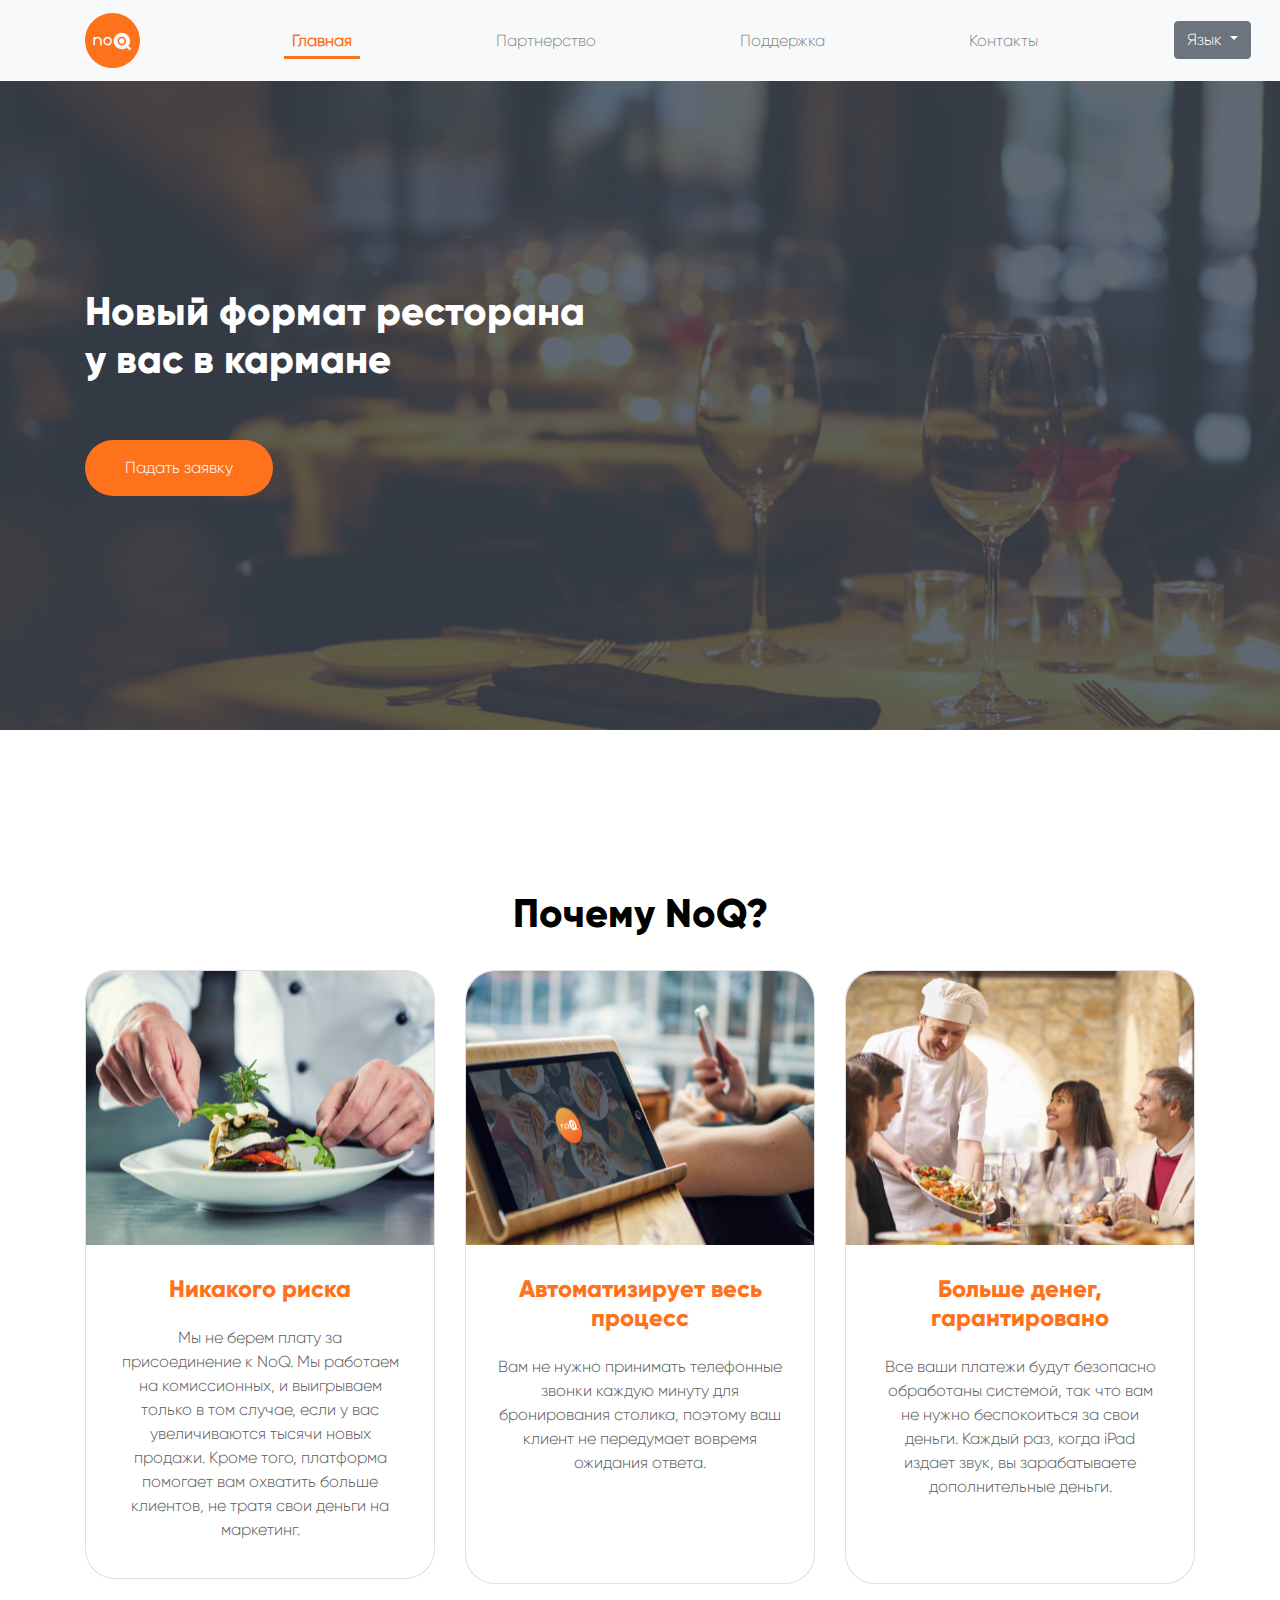
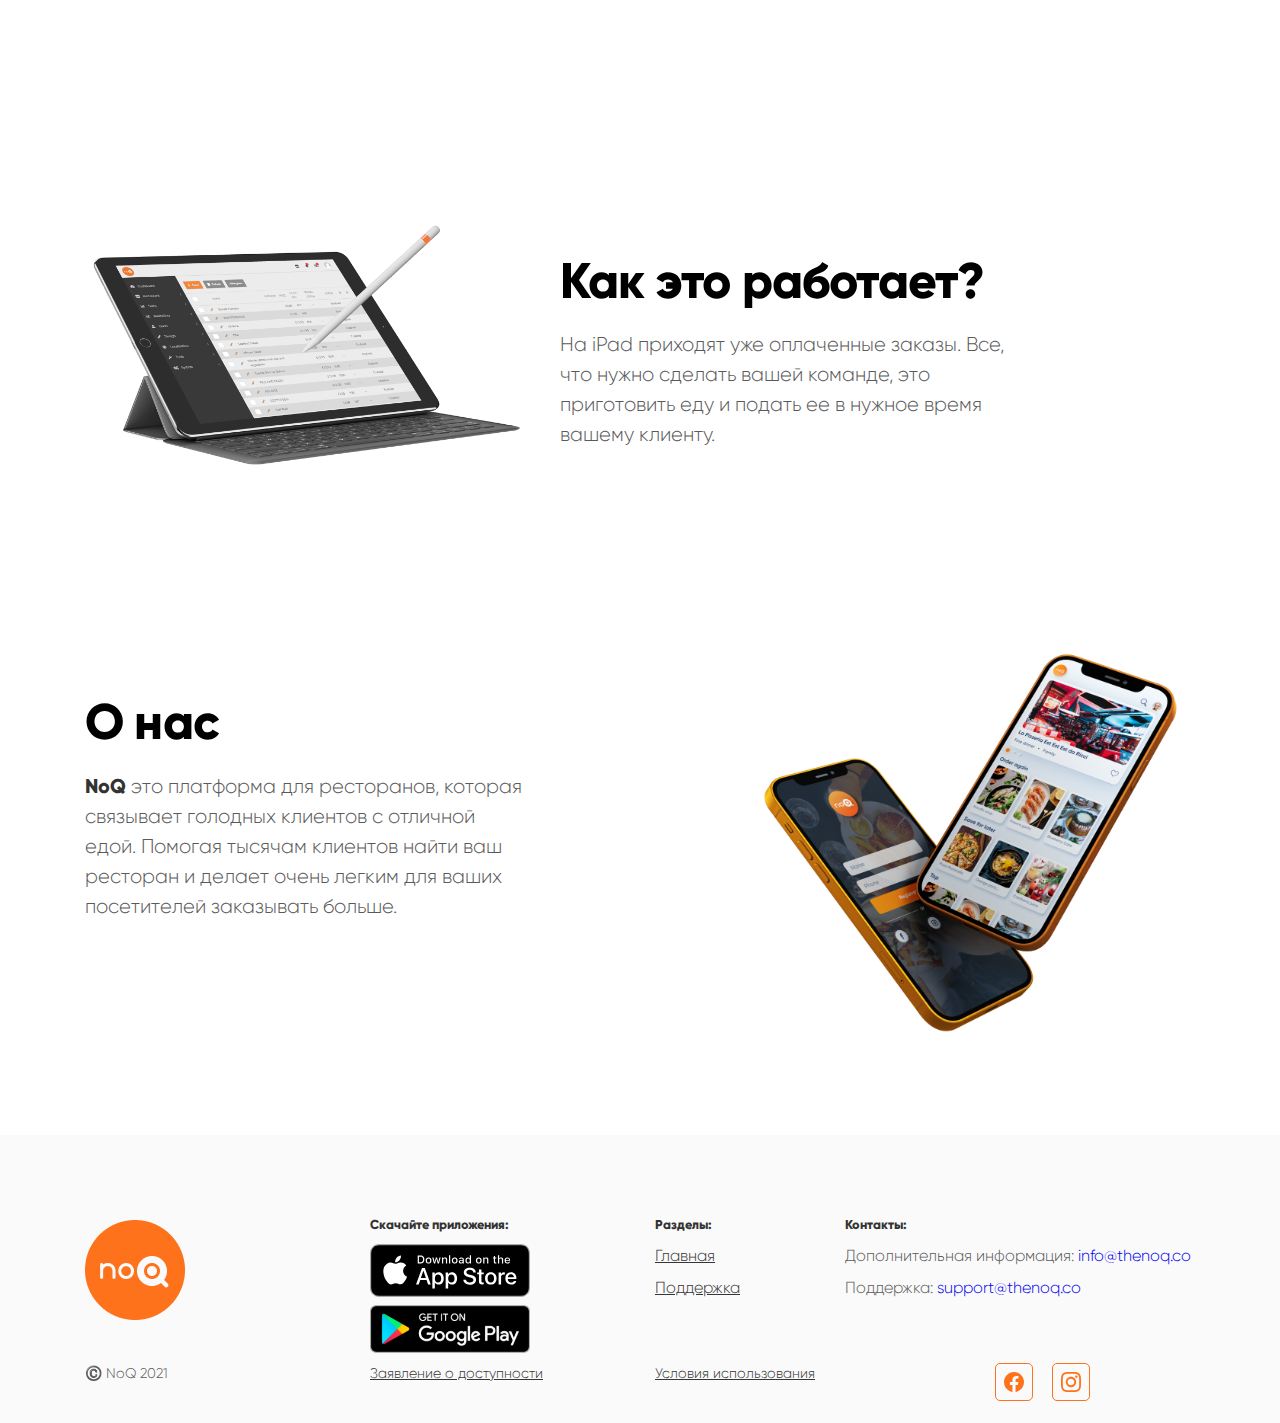
==== ru/index.html @ d581224c "First commit" ====
<html lang="en"><head>
    <meta charset="utf-8">
    <meta name="viewport" content="width=device-width, initial-scale=1, shrink-to-fit=no">
    <meta name="description" content="">
    <meta name="author" content="">
	<meta name="yandex-verification" content="f6a16a0485a1ed1c" />
    <link rel="icon" href="../img/icon.ico">

    <title>The NOQ | Главная</title>

    <link rel="canonical" href="https://getbootstrap.com/docs/4.0/examples/carousel/">

    <!-- Bootstrap core CSS -->
    <link href="../../../css/bootstrap.min.css" rel="stylesheet">

    <!-- Custom styles for this template -->
    <link href="../../../css/carousel.css" rel="stylesheet">
</head>
<body data-new-gr-c-s-check-loaded="14.993.0" data-gr-ext-installed="">

<header>
    <nav class="navbar navbar-expand-md navbar-light fixed-top bg-light">
        <div class="container">
            <a class="navbar-brand" href="#"><svg xmlns="http://www.w3.org/2000/svg" width="55" height="55" viewBox="0 0 55 55" fill="none">
                <path d="M36.8502 23.6499C34.4302 23.6499 32.4502 25.6299 32.4502 28.0499C32.4502 30.4699 34.4302 32.4499 36.8502 32.4499C39.2702 32.4499 41.2502 30.4699 41.2502 28.0499C41.2502 25.6299 39.2702 23.6499 36.8502 23.6499ZM36.8502 30.7999C35.3102 30.7999 34.1002 29.5349 34.1002 28.0499C34.1002 26.5099 35.3102 25.2999 36.8502 25.2999C38.3902 25.2999 39.6002 26.5099 39.6002 28.0499C39.6002 29.5899 38.3902 30.7999 36.8502 30.7999Z" fill="#FE721C"/>
                <path d="M24.09 25.85C23.65 25.52 23.1 25.41 22.55 25.41C21.395 25.41 20.57 26.015 20.075 27.225C19.965 27.5 19.965 27.775 19.965 27.995V28.16C19.965 29.15 20.46 29.975 21.45 30.525C21.78 30.69 22.165 30.8 22.55 30.8H22.715C23.76 30.8 24.53 30.25 25.08 29.15C25.19 28.82 25.245 28.49 25.245 28.16V27.995C25.245 27.115 24.86 26.455 24.09 25.85ZM24.09 25.85C23.65 25.52 23.1 25.41 22.55 25.41C21.395 25.41 20.57 26.015 20.075 27.225C19.965 27.5 19.965 27.775 19.965 27.995V28.16C19.965 29.15 20.46 29.975 21.45 30.525C21.78 30.69 22.165 30.8 22.55 30.8H22.715C23.76 30.8 24.53 30.25 25.08 29.15C25.19 28.82 25.245 28.49 25.245 28.16V27.995C25.245 27.115 24.86 26.455 24.09 25.85ZM27.5 0C19.91 0 13.035 3.08 8.03 8.03C3.025 12.98 0 19.91 0 27.5C0 35.09 3.08 41.965 8.03 46.915C12.98 51.92 19.855 55 27.5 55C35.145 55 41.965 51.92 46.97 46.915C51.92 41.965 55 35.09 55 27.5C55 12.32 42.68 0 27.5 0ZM16.72 31.68C16.72 32.065 16.445 32.34 15.95 32.45H15.895C15.345 32.34 15.125 32.065 15.125 31.625V28.215C15.125 26.785 14.52 25.905 13.365 25.465C13.09 25.41 12.815 25.355 12.595 25.355H12.485C11.495 25.355 10.725 25.85 10.175 26.895C10.01 27.225 9.955 27.72 9.955 28.435V31.625C9.955 32.065 9.68 32.34 9.185 32.395H9.13C8.69 32.395 8.415 32.12 8.305 31.57V24.585C8.36 23.98 8.69 23.65 9.185 23.65C9.735 23.76 9.955 24.035 9.955 24.42V24.53C10.615 23.925 11.495 23.65 12.595 23.65C13.805 23.65 14.85 24.145 15.785 25.19C16.445 26.015 16.775 26.95 16.775 27.885V31.68H16.72ZM24.64 31.955C23.98 32.285 23.32 32.45 22.715 32.45H22.495C21.34 32.45 20.24 31.9 19.25 30.8C18.645 29.92 18.315 29.04 18.315 28.05C18.315 26.62 18.92 25.41 20.185 24.475C20.955 23.925 21.78 23.65 22.66 23.65C23.76 23.65 24.805 24.09 25.685 24.915C26.51 25.905 26.95 26.95 26.95 28.05C26.95 29.7 26.18 31.02 24.64 31.955ZM45.54 36.74C45.045 37.235 44.33 37.235 43.835 36.74L41.745 34.65C40.37 35.695 38.665 36.3 36.85 36.3C32.285 36.3 28.6 32.615 28.6 28.05C28.6 23.485 32.285 19.8 36.85 19.8C41.415 19.8 45.1 23.485 45.1 28.05C45.1 29.865 44.495 31.57 43.505 32.945L45.54 34.98C45.98 35.475 45.98 36.245 45.54 36.74ZM24.09 25.85C23.65 25.52 23.1 25.41 22.55 25.41C21.395 25.41 20.57 26.015 20.075 27.225C19.965 27.5 19.965 27.775 19.965 27.995V28.16C19.965 29.15 20.46 29.975 21.45 30.525C21.78 30.69 22.165 30.8 22.55 30.8H22.715C23.76 30.8 24.53 30.25 25.08 29.15C25.19 28.82 25.245 28.49 25.245 28.16V27.995C25.245 27.115 24.86 26.455 24.09 25.85ZM24.09 25.85C23.65 25.52 23.1 25.41 22.55 25.41C21.395 25.41 20.57 26.015 20.075 27.225C19.965 27.5 19.965 27.775 19.965 27.995V28.16C19.965 29.15 20.46 29.975 21.45 30.525C21.78 30.69 22.165 30.8 22.55 30.8H22.715C23.76 30.8 24.53 30.25 25.08 29.15C25.19 28.82 25.245 28.49 25.245 28.16V27.995C25.245 27.115 24.86 26.455 24.09 25.85ZM24.09 25.85C23.65 25.52 23.1 25.41 22.55 25.41C21.395 25.41 20.57 26.015 20.075 27.225C19.965 27.5 19.965 27.775 19.965 27.995V28.16C19.965 29.15 20.46 29.975 21.45 30.525C21.78 30.69 22.165 30.8 22.55 30.8H22.715C23.76 30.8 24.53 30.25 25.08 29.15C25.19 28.82 25.245 28.49 25.245 28.16V27.995C25.245 27.115 24.86 26.455 24.09 25.85Z" fill="#FE721C"/>
            </svg></a>
            <button class="navbar-toggler" type="button" data-toggle="collapse" data-target="#navbarCollapse" aria-controls="navbarCollapse" aria-expanded="false" aria-label="Toggle navigation">
                <span class="navbar-toggler-icon"></span>
            </button>
            <div class="collapse navbar-collapse" id="navbarCollapse">
                <ul class="navbar-nav mr-auto">
                    <li class="nav-item active">
                        <a class="nav-link" href="index.html">Главная <span class="sr-only">(current)</span></a>
                    </li>
                    <li class="nav-item">
                        <a class="nav-link" href="partnership.html">Партнерство</a>
                    </li>
                    <li class="nav-item">
                        <a class="nav-link" href="support.html">Поддержка</a>
                    </li>
                    <li class="nav-item">
                        <a class="nav-link" href="#">Контакты</a>
                    </li>
                    <li class="nav-item">
                        <div class="dropdown">
                            <a class="btn btn-secondary dropdown-toggle" href="#" role="button" id="dropdownMenuLink" data-toggle="dropdown" aria-haspopup="true" aria-expanded="false">
                                Язык
                            </a>
                            <div class="dropdown-menu" aria-labelledby="dropdownMenuLink">
                                <a class="dropdown-item" href="/ru">RU</a>
                                <a class="dropdown-item" href="/en">EN</a>
                            </div>
                        </div>
                    </li>
                </ul>
            </div>
        </div>
    </nav>
</header>

<main role="main">
<div class="first-block">
    <div class="container">
        <h1>Новый формат ресторана<br>у вас в кармане</h1>
        <br>
        <br>
        <button class="btn btn-primary btn-apply">Падать заявку</button>
    </div>
</div>

    <div class="container marketing">
        <h1 align="center" class="block-title">Почему NoQ?</h1>
        <div class="row pt-4">
            <div class="col-lg-4">
                <div class="card mb-4 box-shadow noq-card">
                    <img class="card-img-top" style="width: 100%; display: block;" src="../img/card-1.svg" data-holder-rendered="true">
                    <div class="card-body">
                        <h4 class="card-title">Никакого риска</h4>
                        <p class="card-text">
                            Мы не берем плату за присоединение к NoQ. Мы работаем на комиссионных, и выигрываем только в том случае, если у вас увеличиваются тысячи новых продажи. Кроме того, платформа помогает вам охватить больше клиентов, не тратя свои деньги на маркетинг.
                        </p>
                        <div class="d-flex justify-content-between align-items-center">
                        </div>
                    </div>
                </div>
            </div><!-- /.col-lg-4 -->
            <div class="col-lg-4">
                <div class="card mb-4 box-shadow noq-card">
                    <img class="card-img-top" style="width: 100%; display: block;" src="../img/card-2.svg" data-holder-rendered="true">
                    <div class="card-body">
                        <h4 class="card-title">Автоматизирует весь процесс</h4>
                        <p class="card-text">Вам не нужно принимать телефонные звонки каждую минуту для бронирования столика, поэтому ваш клиент не передумает вовремя ожидания ответа.
                            <br>
                            <br>
                            <br>
                            <br>
                        </p>
                        <div class="d-flex justify-content-between align-items-center">
                        </div>
                    </div>
                </div>
            </div><!-- /.col-lg-4 -->
            <div class="col-lg-4">
                <div class="card mb-4 box-shadow noq-card">
                    <img class="card-img-top" style="width: 100%; display: block;" src="../img/card-3.svg" data-holder-rendered="true">
                    <div class="card-body">
                        <h4 class="card-title">Больше денег, гарантировано</h4>
                        <p class="card-text">
                            Все ваши платежи будут безопасно обработаны системой, так что вам не нужно беспокоиться за свои деньги. Каждый раз, когда iPad издает звук, вы зарабатываете дополнительные деньги.
                        </p>
                        <br>
                        <br>
                        <div class="d-flex justify-content-between align-items-center">
                        </div>
                    </div>
                </div>
            </div><!-- /.col-lg-4 -->
        </div><!-- /.row -->


        <div class="row instruction">
            <div class="col-md-5">
                <img class="featurette-image img-fluid" data-src="img/ipad.png" alt="500x500" src="../img/ipad.png" data-holder-rendered="true">
            </div>
            <div class="col-md-7">
                <h2 class="featurette-heading pb-3 block-title">Как это работает?</h2>
                <p class="lead">
                    На iPad приходят уже оплаченные заказы. Все, что нужно сделать вашей команде, это приготовить еду и подать ее в нужное время вашему клиенту.
                </p>
            </div>
        </div>


        <div class="row instruction">
            <div class="col-md-7">
                <h2 class="featurette-heading pb-3 block-title">О нас</h2>
                <p class="lead">
                    <span class="bold">NoQ</span> это платформа для ресторанов, которая связывает голодных клиентов с отличной едой. Помогая тысячам клиентов найти ваш ресторан и делает очень легким для ваших посетителей заказывать больше.
                </p>
            </div>
            <div class="col-md-5">
                <img class="featurette-image img-fluid" data-src="img/iphone.png" alt="500x500" src="../img/iphone.png" data-holder-rendered="true">
            </div>
        </div>

    </div>


    <!-- FOOTER -->
    <footer>
        <div class="container">
            <div class="row">
                <div class="col-md-3">
                    <a class="navbar-brand" href="#"><img src="../img/logo.png" class="logo" alt=""></a>
                </div>
                <div class="col-md-3">
                    <small class="bold">Скачайте приложения:</small>
                    <ul class="mobile-list">
                        <li><img src="../img/appstore.svg" alt=""></li>
                        <li class="pt-2"><img src="../img/playmarket.svg" alt=""></li>
                    </ul>
                </div>
                <div class="col-md-2">
                    <small class="bold">Разделы:</small>
                    <ul class="mobile-list">
                        <li><a href="#">Главная</a></li>
                        <li class="pt-2"><a href="#">Поддержка</a></li>
                    </ul>
                </div>
                <div class="col-md-4">
                    <small class="bold">Контакты:</small>
                    <ul class="link-list">
                        <li>Дополнительная информация: <a href="#" class="link">info@thenoq.co</a></li>
                        <li class="pt-2">Поддержка: <a href="#" class="link">support@thenoq.co</a></li>
                    </ul>
                </div>
            </div>
            <div class="row links-row">
                <div class="col-md-3">
                    <p>©️ NoQ 2021</p>
                </div>
                <div class="col-md-3">
                    <a class="footer-link" href="#">Заявление о доступности</a>
                </div>
                <div class="col-md-3">
                    <a class="footer-link" href="#">Условия использования</a>
                </div>
                <div class="col-md-3">
                    <div class="row">
                        <div id="small-img" class="col-xs-12 col-sm-12 col-md-12 col-lg-12 center">
                            <ul class="social-network-list">
                                <li class="list-item">
                                    <svg xmlns="http://www.w3.org/2000/svg" width="38" height="38" viewBox="0 0 38 38" fill="none">
                                        <rect x="0.5" y="0.5" width="37" height="37" rx="4.5" stroke="#FE721C"/>
                                        <path fill-rule="evenodd" clip-rule="evenodd" d="M29 19.061C29 13.505 24.523 9 19 9C13.477 9 9 13.505 9 19.061C9 24.083 12.657 28.245 17.438 29V21.97H14.898V19.06H17.438V16.845C17.438 14.323 18.93 12.93 21.215 12.93C22.309 12.93 23.453 13.127 23.453 13.127V15.603H22.193C20.95 15.603 20.563 16.378 20.563 17.173V19.061H23.336L22.893 21.969H20.563V29C25.343 28.245 29 24.083 29 19.061Z" fill="#FE721C"/>
                                    </svg>
                                </li>
                                <li class="list-item">
                                    <svg xmlns="http://www.w3.org/2000/svg" width="38" height="38" viewBox="0 0 38 38" fill="none">
                                        <rect x="0.5" y="0.5" width="37" height="37" rx="4.5" stroke="#FE721C"/>
                                        <path d="M24.338 12.462C24.0197 12.462 23.7145 12.5884 23.4895 12.8135C23.2644 13.0385 23.138 13.3437 23.138 13.662C23.138 13.9803 23.2644 14.2855 23.4895 14.5105C23.7145 14.7356 24.0197 14.862 24.338 14.862C24.6563 14.862 24.9615 14.7356 25.1865 14.5105C25.4116 14.2855 25.538 13.9803 25.538 13.662C25.538 13.3437 25.4116 13.0385 25.1865 12.8135C24.9615 12.5884 24.6563 12.462 24.338 12.462ZM19 22.333C18.5575 22.3407 18.1179 22.2601 17.7069 22.0961C17.2959 21.9321 16.9216 21.6878 16.606 21.3776C16.2904 21.0674 16.0397 20.6974 15.8685 20.2893C15.6974 19.8812 15.6093 19.4431 15.6093 19.0005C15.6093 18.5579 15.6974 18.1198 15.8685 17.7117C16.0397 17.3036 16.2904 16.9336 16.606 16.6234C16.9216 16.3132 17.2959 16.0689 17.7069 15.9049C18.1179 15.7409 18.5575 15.6603 19 15.668C19.8738 15.6831 20.7068 16.0409 21.3194 16.6642C21.932 17.2875 22.2753 18.1265 22.2753 19.0005C22.2753 19.8745 21.932 20.7135 21.3194 21.3368C20.7068 21.9601 19.8738 22.3179 19 22.333ZM19 13.865C17.6381 13.865 16.332 14.406 15.369 15.369C14.406 16.332 13.865 17.6381 13.865 19C13.865 20.3619 14.406 21.668 15.369 22.631C16.332 23.594 17.6381 24.135 19 24.135C20.3619 24.135 21.668 23.594 22.631 22.631C23.594 21.668 24.135 20.3619 24.135 19C24.135 17.6381 23.594 16.332 22.631 15.369C21.668 14.406 20.3619 13.865 19 13.865ZM19 9C16.284 9 15.943 9.012 14.877 9.061C13.813 9.108 13.086 9.277 12.449 9.525C11.7817 9.77564 11.1775 10.1696 10.679 10.679C10.1696 11.1775 9.77564 11.7817 9.525 12.449C9.277 13.086 9.109 13.813 9.061 14.877C9.012 15.943 9 16.284 9 19C9 21.716 9.012 22.057 9.061 23.123C9.109 24.188 9.277 24.914 9.525 25.551C9.77564 26.2183 10.1696 26.8225 10.679 27.321C11.1775 27.8304 11.7817 28.2244 12.449 28.475C13.086 28.723 13.813 28.892 14.877 28.94C15.943 28.988 16.284 29 19 29C21.716 29 22.057 28.988 23.123 28.94C24.188 28.892 24.914 28.723 25.551 28.475C26.2183 28.2244 26.8225 27.8304 27.321 27.321C27.8304 26.8225 28.2244 26.2183 28.475 25.551C28.723 24.914 28.892 24.188 28.94 23.123C28.988 22.057 29 21.716 29 19C29 16.284 28.988 15.943 28.94 14.877C28.892 13.813 28.723 13.086 28.475 12.449C28.2244 11.7817 27.8304 11.1775 27.321 10.679C26.8225 10.1696 26.2183 9.77564 25.551 9.525C24.914 9.277 24.188 9.108 23.123 9.061C22.057 9.012 21.716 9 19 9ZM19 10.802C21.67 10.802 21.986 10.812 23.041 10.86C24.016 10.904 24.545 11.067 24.898 11.204C25.364 11.386 25.697 11.603 26.048 11.952C26.398 12.303 26.614 12.636 26.796 13.103C26.933 13.455 27.096 13.984 27.14 14.959C27.189 16.014 27.198 16.33 27.198 19C27.198 21.67 27.189 21.986 27.14 23.041C27.096 24.016 26.933 24.545 26.796 24.898C26.6351 25.3321 26.3796 25.7249 26.048 26.048C25.7249 26.3796 25.3321 26.6351 24.898 26.796C24.545 26.933 24.016 27.096 23.041 27.14C21.986 27.189 21.67 27.198 19 27.198C16.33 27.198 16.014 27.189 14.959 27.14C13.984 27.096 13.455 26.933 13.103 26.796C12.6685 26.6353 12.2753 26.3798 11.952 26.048C11.6208 25.7246 11.3653 25.3319 11.204 24.898C11.067 24.545 10.904 24.016 10.86 23.041C10.812 21.986 10.802 21.67 10.802 19C10.802 16.33 10.812 16.014 10.86 14.959C10.904 13.984 11.067 13.455 11.204 13.103C11.386 12.636 11.603 12.303 11.952 11.952C12.2756 11.6205 12.6687 11.3651 13.103 11.204C13.455 11.067 13.984 10.904 14.959 10.86C16.014 10.812 16.33 10.802 19 10.802Z" fill="#FE721C"/>
                                    </svg>
                                </li>
                            </ul>
                        </div>
                    </div>
                </div>
            </div>
        </div>
    </footer>
</main>

<!-- Bootstrap core JavaScript
================================================== -->
<!-- Placed at the end of the document so the pages load faster -->
<script src="https://code.jquery.com/jquery-3.2.1.slim.min.js" integrity="sha384-KJ3o2DKtIkvYIK3UENzmM7KCkRr/rE9/Qpg6aAZGJwFDMVNA/GpGFF93hXpG5KkN" crossorigin="anonymous"></script>
<script>window.jQuery || document.write('<script src="../../assets/js/vendor/jquery-slim.min.js"><\/script>')</script>
<script src="../js/popper.min.js"></script>
<script src="../js/bootstrap.min.js"></script>
<!-- Just to make our placeholder images work. Don't actually copy the next line! -->
<script src="../js/holder.min.js"></script>


<svg xmlns="http://www.w3.org/2000/svg" width="500" height="500" viewBox="0 0 500 500" preserveAspectRatio="none" style="display: none; visibility: hidden; position: absolute; top: -100%; left: -100%;"><defs><style type="text/css"></style></defs><text x="0" y="25" style="font-weight:bold;font-size:25pt;font-family:Arial, Helvetica, Open Sans, sans-serif">500x500</text></svg></body></html>
---- css/carousel.css ----
/* GLOBAL STYLES
-------------------------------------------------- */
/* Padding below the footer and lighter body text */
@font-face {
  font-family: GilroyLight;
  src: url("../fonts/Gilroy-Light.otf");
}
@font-face {
  font-family: GilroyBold;
  src: url("../fonts/Gilroy-ExtraBold.otf");
}
@font-face {
  font-family: GilroyMedium;
  src: url("../fonts/GilroyMedium.ttf");
}
body {
  padding-top: 3rem;
  color: #5a5a5a;
  font-family: GilroyLight, serif;
}
h1,h2,h3,h4,h5{
  font-family: GilroyBold, serif;
}
.block-title{
  color:black;
}
.bold{
  font-weight: bold;
  color: #333;
  font-family: GilroyBold;
}
.lead{
  width: 70%;
}
.navbar-light{
  background: #fff;
  color: rgba(124, 124, 124, 1);
}
.navbar-expand-md .navbar-nav .nav-item {
  padding-left: 8rem;
}
.navbar-light .navbar-nav .active>.nav-link, .navbar-light .navbar-nav .nav-link.active, .navbar-light .navbar-nav .nav-link.show, .navbar-light .navbar-nav .show>.nav-link {
  color: rgba(254, 114, 28, 1);
  font-weight: bold;
  border-bottom: 3px solid rgba(254, 114, 28, 1);
  padding-bottom: 3px;
}

.first-block{
  background-image: url("../img/noq-bg.jpg");
  height: 80%;
  background-position: center;
  background-repeat: no-repeat;
  background-size: cover;
  padding-top: 15rem;
  color: #fff;
  padding-bottom: 15rem;
}
.partnership-block{
  background-image: url("../img/partnership.jpg");
  height: 100%;
  background-position: center;
  background-repeat: no-repeat;
  background-size: cover;
  padding-top: 15rem;
  color: #fff;
  padding-bottom: 15rem;
}
.support-block{
  background-image: url("../img/support-bg.jpg");
  height: 100%;
  background-position: center;
  background-repeat: no-repeat;
  background-size: cover;
  padding-top: 15rem;
  color: #fff;
  padding-bottom: 15rem;
}
.partnership-title{
  font-size: 5rem;
}
.form-text{
  text-align: center;
  color:#000000;
}
.form-block{
  background: #fff;
  border-radius: 10px;
  padding: 15px;
}
.btn-apply{
  background: #FE721C;
  border-radius: 40px;
  border:none;
  padding: 1rem 40px 1rem 40px;
}
/* CUSTOMIZE THE CAROUSEL
-------------------------------------------------- */
.noq-card{
  border-radius: 30px;
}
.noq-card img{
  border-radius: 30px 30px 0px 0;
}
.card-title{
  color:rgba(254, 114, 28, 1);
  padding-top: 10px;
  padding-bottom: 10px;
}
.noq{
  color:rgba(254, 114, 28, 1);
}
.support-title{
  font-size: 5rem;
  color: #363636;
}

.titles{
  color:rgba(254, 114, 28, 1);
}
.instruction{
  padding-top: 10rem;
}
/* Carousel base class */
.carousel {
  margin-bottom: 4rem;
}
/* Since positioning the image, we need to help out the caption */
.carousel-caption {
  bottom: 3rem;
  z-index: 10;
}

/* Declare heights because of positioning of img element */
.carousel-item {
  height: 32rem;
  background-color: #777;
}
.carousel-item > img {
  position: absolute;
  top: 0;
  left: 0;
  min-width: 100%;
  height: 32rem;
}


/* MARKETING CONTENT
-------------------------------------------------- */
.marketing{
  padding-top: 10rem;
  padding-bottom: 5rem;
}
.marketing .col-lg-4 {
  margin-bottom: 1.5rem;
  text-align: center;
}
.marketing h2 {
  font-weight: 400;
}
.marketing .col-lg-4 p {
  margin-right: .75rem;
  margin-left: .75rem;
}
.first-100{
  color: #363636;
}
.hundred{
  color: #FE721C;
  font-size: 70px;
}

/* Featurettes
------------------------- */

.featurette-divider {
  margin: 5rem 0; /* Space out the Bootstrap <hr> more */
}

/* Thin out the marketing headings */
.featurette-heading {
  font-weight: 300;
  line-height: 1;
  letter-spacing: -.05rem;
}
.mobile-list{
  list-style: none;
  margin: 0;
  padding: 10px 0 0 0;
}
.mobile-list a{
  color: rgba(54, 54, 54, 1);
  text-decoration: underline;
}
.link-list{
  list-style: none;
  margin: 0;
  padding: 10px 0 0 0;
}
.link{
  color: #0000EE;
}
.links-row{
  padding-top: 10px;
  font-size: 14px;
}
.links-row a {
  color: rgba(54, 54, 54, 1);
  text-decoration: underline;
}
.social-network-list{
  list-style: none;
  display: inline-block;
}
.list-item{
  padding-left: 15px;
  display: inline-block;
}
footer{
  padding-top: 5rem;
  background: #FAFAFA;
}

/* RESPONSIVE CSS
-------------------------------------------------- */
@media only screen and (max-width: 600px) {
  .partnership-title{
    font-size: 2rem;
  }
  .partnership-block {
    padding-top: 6rem;
    color: #fff;
    padding-bottom: 20rem;
    text-align: center;
    height: 120%;
  }
  .block-title{
    padding-top: 2rem;
  }
  .navbar-expand-md .navbar-nav .nav-item{
    padding-left: 0;
  }
  .navbar-light .navbar-nav .active>.nav-link, .navbar-light .navbar-nav .nav-link.active, .navbar-light .navbar-nav .nav-link.show, .navbar-light .navbar-nav .show>.nav-link {
    color: rgba(254, 114, 28, 1);
    font-weight: bold;
    border:none;
    padding-bottom: 3px;
  }
  .instruction{
    padding-top: 3rem;
    text-align: center;
  }
  .lead{
    width: 100%;
  }
  footer{
    text-align: center;
  }
  .social-network-list{
    padding-top: 2rem;
    text-align: center;
  }
}
@media (min-width: 40em) {
  .carousel-caption p {
    margin-bottom: 1.25rem;
    font-size: 1.25rem;
    line-height: 1.4;
  }

  .featurette-heading {
    font-size: 50px;
  }
}

@media (min-width: 62em) {
  .featurette-heading {
    margin-top: 4rem;
  }
}
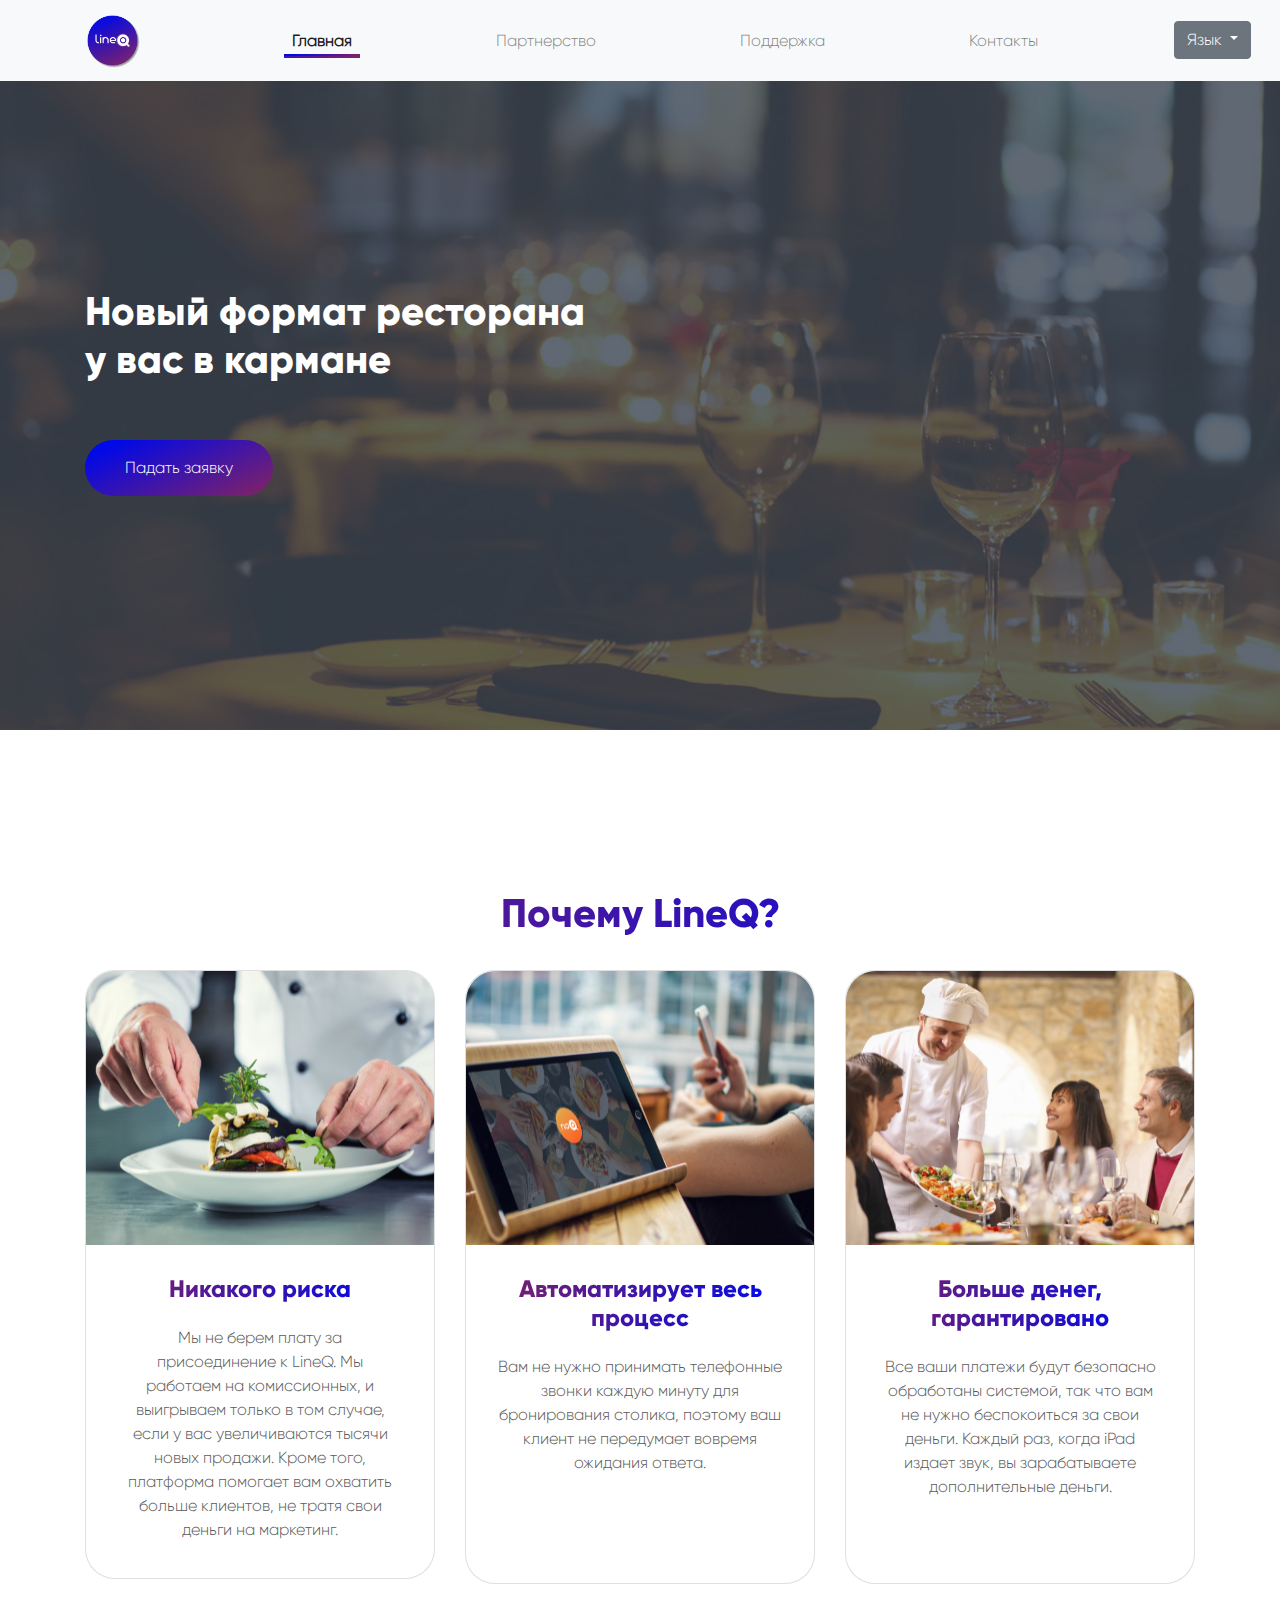
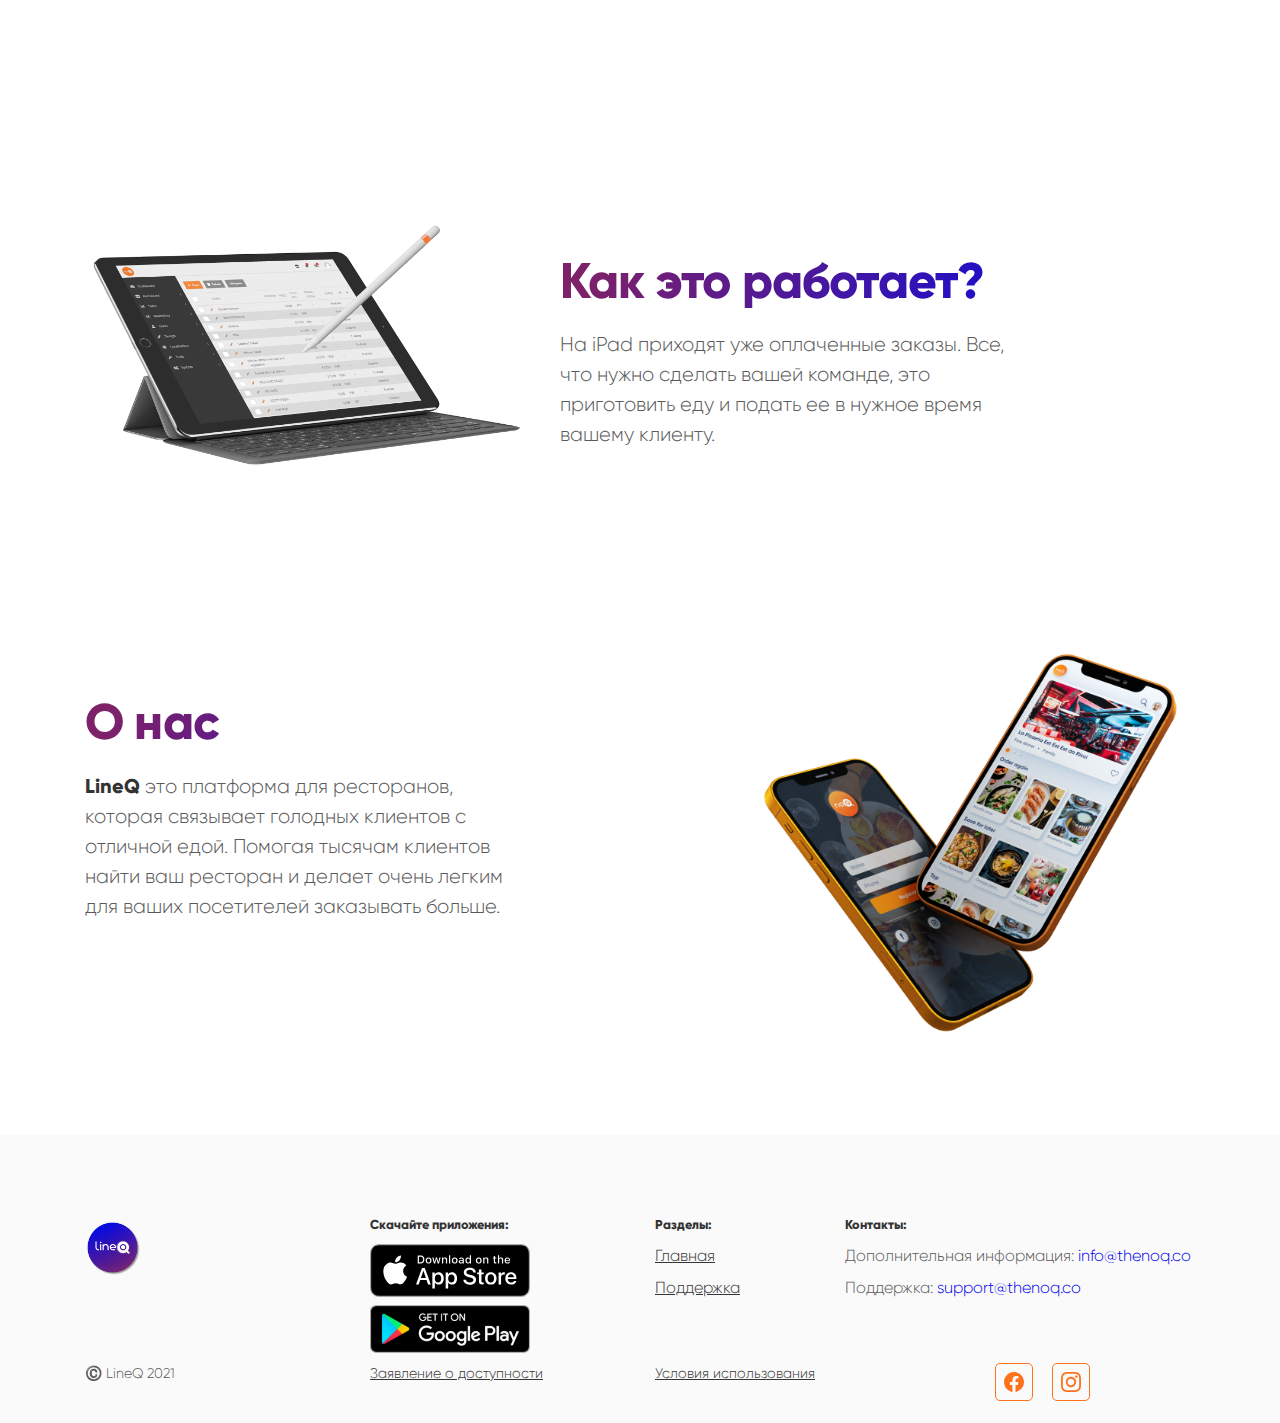
==== commit 69f76f95: "Changed some styles" ====
--- a/ru/index.html
+++ b/ru/index.html
@@ -6,31 +6,30 @@
 	<meta name="yandex-verification" content="f6a16a0485a1ed1c" />
     <link rel="icon" href="../img/icon.ico">
 
-    <title>The NOQ | Главная</title>
+    <title>The LineQ | Главная</title>
 
     <link rel="canonical" href="https://getbootstrap.com/docs/4.0/examples/carousel/">
 
     <!-- Bootstrap core CSS -->
-    <link href="../../../css/bootstrap.min.css" rel="stylesheet">
+    <link href="../css/bootstrap.min.css" rel="stylesheet">
 
     <!-- Custom styles for this template -->
-    <link href="../../../css/carousel.css" rel="stylesheet">
+    <link href="../css/carousel.css" rel="stylesheet">
 </head>
 <body data-new-gr-c-s-check-loaded="14.993.0" data-gr-ext-installed="">
 
 <header>
     <nav class="navbar navbar-expand-md navbar-light fixed-top bg-light">
         <div class="container">
-            <a class="navbar-brand" href="#"><svg xmlns="http://www.w3.org/2000/svg" width="55" height="55" viewBox="0 0 55 55" fill="none">
-                <path d="M36.8502 23.6499C34.4302 23.6499 32.4502 25.6299 32.4502 28.0499C32.4502 30.4699 34.4302 32.4499 36.8502 32.4499C39.2702 32.4499 41.2502 30.4699 41.2502 28.0499C41.2502 25.6299 39.2702 23.6499 36.8502 23.6499ZM36.8502 30.7999C35.3102 30.7999 34.1002 29.5349 34.1002 28.0499C34.1002 26.5099 35.3102 25.2999 36.8502 25.2999C38.3902 25.2999 39.6002 26.5099 39.6002 28.0499C39.6002 29.5899 38.3902 30.7999 36.8502 30.7999Z" fill="#FE721C"/>
-                <path d="M24.09 25.85C23.65 25.52 23.1 25.41 22.55 25.41C21.395 25.41 20.57 26.015 20.075 27.225C19.965 27.5 19.965 27.775 19.965 27.995V28.16C19.965 29.15 20.46 29.975 21.45 30.525C21.78 30.69 22.165 30.8 22.55 30.8H22.715C23.76 30.8 24.53 30.25 25.08 29.15C25.19 28.82 25.245 28.49 25.245 28.16V27.995C25.245 27.115 24.86 26.455 24.09 25.85ZM24.09 25.85C23.65 25.52 23.1 25.41 22.55 25.41C21.395 25.41 20.57 26.015 20.075 27.225C19.965 27.5 19.965 27.775 19.965 27.995V28.16C19.965 29.15 20.46 29.975 21.45 30.525C21.78 30.69 22.165 30.8 22.55 30.8H22.715C23.76 30.8 24.53 30.25 25.08 29.15C25.19 28.82 25.245 28.49 25.245 28.16V27.995C25.245 27.115 24.86 26.455 24.09 25.85ZM27.5 0C19.91 0 13.035 3.08 8.03 8.03C3.025 12.98 0 19.91 0 27.5C0 35.09 3.08 41.965 8.03 46.915C12.98 51.92 19.855 55 27.5 55C35.145 55 41.965 51.92 46.97 46.915C51.92 41.965 55 35.09 55 27.5C55 12.32 42.68 0 27.5 0ZM16.72 31.68C16.72 32.065 16.445 32.34 15.95 32.45H15.895C15.345 32.34 15.125 32.065 15.125 31.625V28.215C15.125 26.785 14.52 25.905 13.365 25.465C13.09 25.41 12.815 25.355 12.595 25.355H12.485C11.495 25.355 10.725 25.85 10.175 26.895C10.01 27.225 9.955 27.72 9.955 28.435V31.625C9.955 32.065 9.68 32.34 9.185 32.395H9.13C8.69 32.395 8.415 32.12 8.305 31.57V24.585C8.36 23.98 8.69 23.65 9.185 23.65C9.735 23.76 9.955 24.035 9.955 24.42V24.53C10.615 23.925 11.495 23.65 12.595 23.65C13.805 23.65 14.85 24.145 15.785 25.19C16.445 26.015 16.775 26.95 16.775 27.885V31.68H16.72ZM24.64 31.955C23.98 32.285 23.32 32.45 22.715 32.45H22.495C21.34 32.45 20.24 31.9 19.25 30.8C18.645 29.92 18.315 29.04 18.315 28.05C18.315 26.62 18.92 25.41 20.185 24.475C20.955 23.925 21.78 23.65 22.66 23.65C23.76 23.65 24.805 24.09 25.685 24.915C26.51 25.905 26.95 26.95 26.95 28.05C26.95 29.7 26.18 31.02 24.64 31.955ZM45.54 36.74C45.045 37.235 44.33 37.235 43.835 36.74L41.745 34.65C40.37 35.695 38.665 36.3 36.85 36.3C32.285 36.3 28.6 32.615 28.6 28.05C28.6 23.485 32.285 19.8 36.85 19.8C41.415 19.8 45.1 23.485 45.1 28.05C45.1 29.865 44.495 31.57 43.505 32.945L45.54 34.98C45.98 35.475 45.98 36.245 45.54 36.74ZM24.09 25.85C23.65 25.52 23.1 25.41 22.55 25.41C21.395 25.41 20.57 26.015 20.075 27.225C19.965 27.5 19.965 27.775 19.965 27.995V28.16C19.965 29.15 20.46 29.975 21.45 30.525C21.78 30.69 22.165 30.8 22.55 30.8H22.715C23.76 30.8 24.53 30.25 25.08 29.15C25.19 28.82 25.245 28.49 25.245 28.16V27.995C25.245 27.115 24.86 26.455 24.09 25.85ZM24.09 25.85C23.65 25.52 23.1 25.41 22.55 25.41C21.395 25.41 20.57 26.015 20.075 27.225C19.965 27.5 19.965 27.775 19.965 27.995V28.16C19.965 29.15 20.46 29.975 21.45 30.525C21.78 30.69 22.165 30.8 22.55 30.8H22.715C23.76 30.8 24.53 30.25 25.08 29.15C25.19 28.82 25.245 28.49 25.245 28.16V27.995C25.245 27.115 24.86 26.455 24.09 25.85ZM24.09 25.85C23.65 25.52 23.1 25.41 22.55 25.41C21.395 25.41 20.57 26.015 20.075 27.225C19.965 27.5 19.965 27.775 19.965 27.995V28.16C19.965 29.15 20.46 29.975 21.45 30.525C21.78 30.69 22.165 30.8 22.55 30.8H22.715C23.76 30.8 24.53 30.25 25.08 29.15C25.19 28.82 25.245 28.49 25.245 28.16V27.995C25.245 27.115 24.86 26.455 24.09 25.85Z" fill="#FE721C"/>
-            </svg></a>
+            <a class="navbar-brand" href="#">
+            	<img src="../img/logo.png" class="logo">
+            </a>
             <button class="navbar-toggler" type="button" data-toggle="collapse" data-target="#navbarCollapse" aria-controls="navbarCollapse" aria-expanded="false" aria-label="Toggle navigation">
                 <span class="navbar-toggler-icon"></span>
             </button>
             <div class="collapse navbar-collapse" id="navbarCollapse">
                 <ul class="navbar-nav mr-auto">
-                    <li class="nav-item active">
+                    <li class="nav-item active border-gradient">
                         <a class="nav-link" href="index.html">Главная <span class="sr-only">(current)</span></a>
                     </li>
                     <li class="nav-item">
@@ -70,7 +69,7 @@
 </div>
 
     <div class="container marketing">
-        <h1 align="center" class="block-title">Почему NoQ?</h1>
+        <h1 align="center" class="block-title">Почему LineQ?</h1>
         <div class="row pt-4">
             <div class="col-lg-4">
                 <div class="card mb-4 box-shadow noq-card">
@@ -78,7 +77,7 @@
                     <div class="card-body">
                         <h4 class="card-title">Никакого риска</h4>
                         <p class="card-text">
-                            Мы не берем плату за присоединение к NoQ. Мы работаем на комиссионных, и выигрываем только в том случае, если у вас увеличиваются тысячи новых продажи. Кроме того, платформа помогает вам охватить больше клиентов, не тратя свои деньги на маркетинг.
+                            Мы не берем плату за присоединение к LineQ. Мы работаем на комиссионных, и выигрываем только в том случае, если у вас увеличиваются тысячи новых продажи. Кроме того, платформа помогает вам охватить больше клиентов, не тратя свои деньги на маркетинг.
                         </p>
                         <div class="d-flex justify-content-between align-items-center">
                         </div>
@@ -136,7 +135,7 @@
             <div class="col-md-7">
                 <h2 class="featurette-heading pb-3 block-title">О нас</h2>
                 <p class="lead">
-                    <span class="bold">NoQ</span> это платформа для ресторанов, которая связывает голодных клиентов с отличной едой. Помогая тысячам клиентов найти ваш ресторан и делает очень легким для ваших посетителей заказывать больше.
+                    <span class="bold">LineQ</span> это платформа для ресторанов, которая связывает голодных клиентов с отличной едой. Помогая тысячам клиентов найти ваш ресторан и делает очень легким для ваших посетителей заказывать больше.
                 </p>
             </div>
             <div class="col-md-5">
@@ -178,7 +177,7 @@
             </div>
             <div class="row links-row">
                 <div class="col-md-3">
-                    <p>©️ NoQ 2021</p>
+                    <p>©️ LineQ 2021</p>
                 </div>
                 <div class="col-md-3">
                     <a class="footer-link" href="#">Заявление о доступности</a>
--- a/css/carousel.css
+++ b/css/carousel.css
@@ -21,8 +21,16 @@
 h1,h2,h3,h4,h5{
   font-family: GilroyBold, serif;
 }
+
+:root{
+  --primary-color:linear-gradient(155.65deg, #0009E7 11.74%, #7D2169 94.49%);
+}
+
 .block-title{
-  color:black;
+  background: -webkit-linear-gradient(155.65deg, #0009E7 11.74%, #7D2169 94.49%);
+  -webkit-background-clip: text;
+  -webkit-text-fill-color: transparent;
+
 }
 .bold{
   font-weight: bold;
@@ -32,6 +40,15 @@
 .lead{
   width: 70%;
 }
+.logo{
+  height: 55px;
+}
+.border-gradient {
+  
+}
+.border-gradient-primary {
+
+}
 .navbar-light{
   background: #fff;
   color: rgba(124, 124, 124, 1);
@@ -40,10 +57,19 @@
   padding-left: 8rem;
 }
 .navbar-light .navbar-nav .active>.nav-link, .navbar-light .navbar-nav .nav-link.active, .navbar-light .navbar-nav .nav-link.show, .navbar-light .navbar-nav .show>.nav-link {
-  color: rgba(254, 114, 28, 1);
+ 
   font-weight: bold;
-  border-bottom: 3px solid rgba(254, 114, 28, 1);
+  border-bottom: 3px solid var(--primary-color);
   padding-bottom: 3px;
+  border-bottom: 2px solid;
+  border-image-slice: 1;
+  border-width: 2px;
+   background: linear-gradient(155.65deg, #0009E7 11.74%, #7D2169 94.49%);
+    background-position: bottom;
+    background-size: 100% 2px;
+    background-repeat: no-repeat;
+    text-decoration: none;
+    border-image-source: linear-gradient(155.65deg, #0009E7 11.74%, #7D2169 94.49%);
 }
 
 .first-block{
@@ -89,11 +115,12 @@
   padding: 15px;
 }
 .btn-apply{
-  background: #FE721C;
+  background: var(--primary-color);
   border-radius: 40px;
   border:none;
   padding: 1rem 40px 1rem 40px;
 }
+
 /* CUSTOMIZE THE CAROUSEL
 -------------------------------------------------- */
 .noq-card{
@@ -103,20 +130,26 @@
   border-radius: 30px 30px 0px 0;
 }
 .card-title{
-  color:rgba(254, 114, 28, 1);
   padding-top: 10px;
   padding-bottom: 10px;
+  background: -webkit-linear-gradient(155.65deg, #0009E7 11.74%, #7D2169 94.49%);
+  -webkit-background-clip: text;
+  -webkit-text-fill-color: transparent;
 }
 .noq{
-  color:rgba(254, 114, 28, 1);
+   background: -webkit-linear-gradient(155.65deg, #0009E7 11.74%, #7D2169 94.49%);
+  -webkit-background-clip: text;
+  -webkit-text-fill-color: transparent;
 }
 .support-title{
-  font-size: 5rem;
+  font-size: 3rem;
   color: #363636;
 }
 
 .titles{
-  color:rgba(254, 114, 28, 1);
+  background: -webkit-linear-gradient(155.65deg, #0009E7 11.74%, #7D2169 94.49%);
+  -webkit-background-clip: text;
+  -webkit-text-fill-color: transparent;
 }
 .instruction{
   padding-top: 10rem;
@@ -165,9 +198,17 @@
 .first-100{
   color: #363636;
 }
+.gradient{
+  background: -webkit-linear-gradient(155.65deg, #0009E7 11.74%, #7D2169 94.49%);
+  -webkit-background-clip: text;
+  -webkit-text-fill-color: transparent;
+}
+
 .hundred{
-  color: #FE721C;
   font-size: 70px;
+  background: -webkit-linear-gradient(155.65deg, #0009E7 11.74%, #7D2169 94.49%);
+  -webkit-background-clip: text;
+  -webkit-text-fill-color: transparent;
 }
 
 /* Featurettes
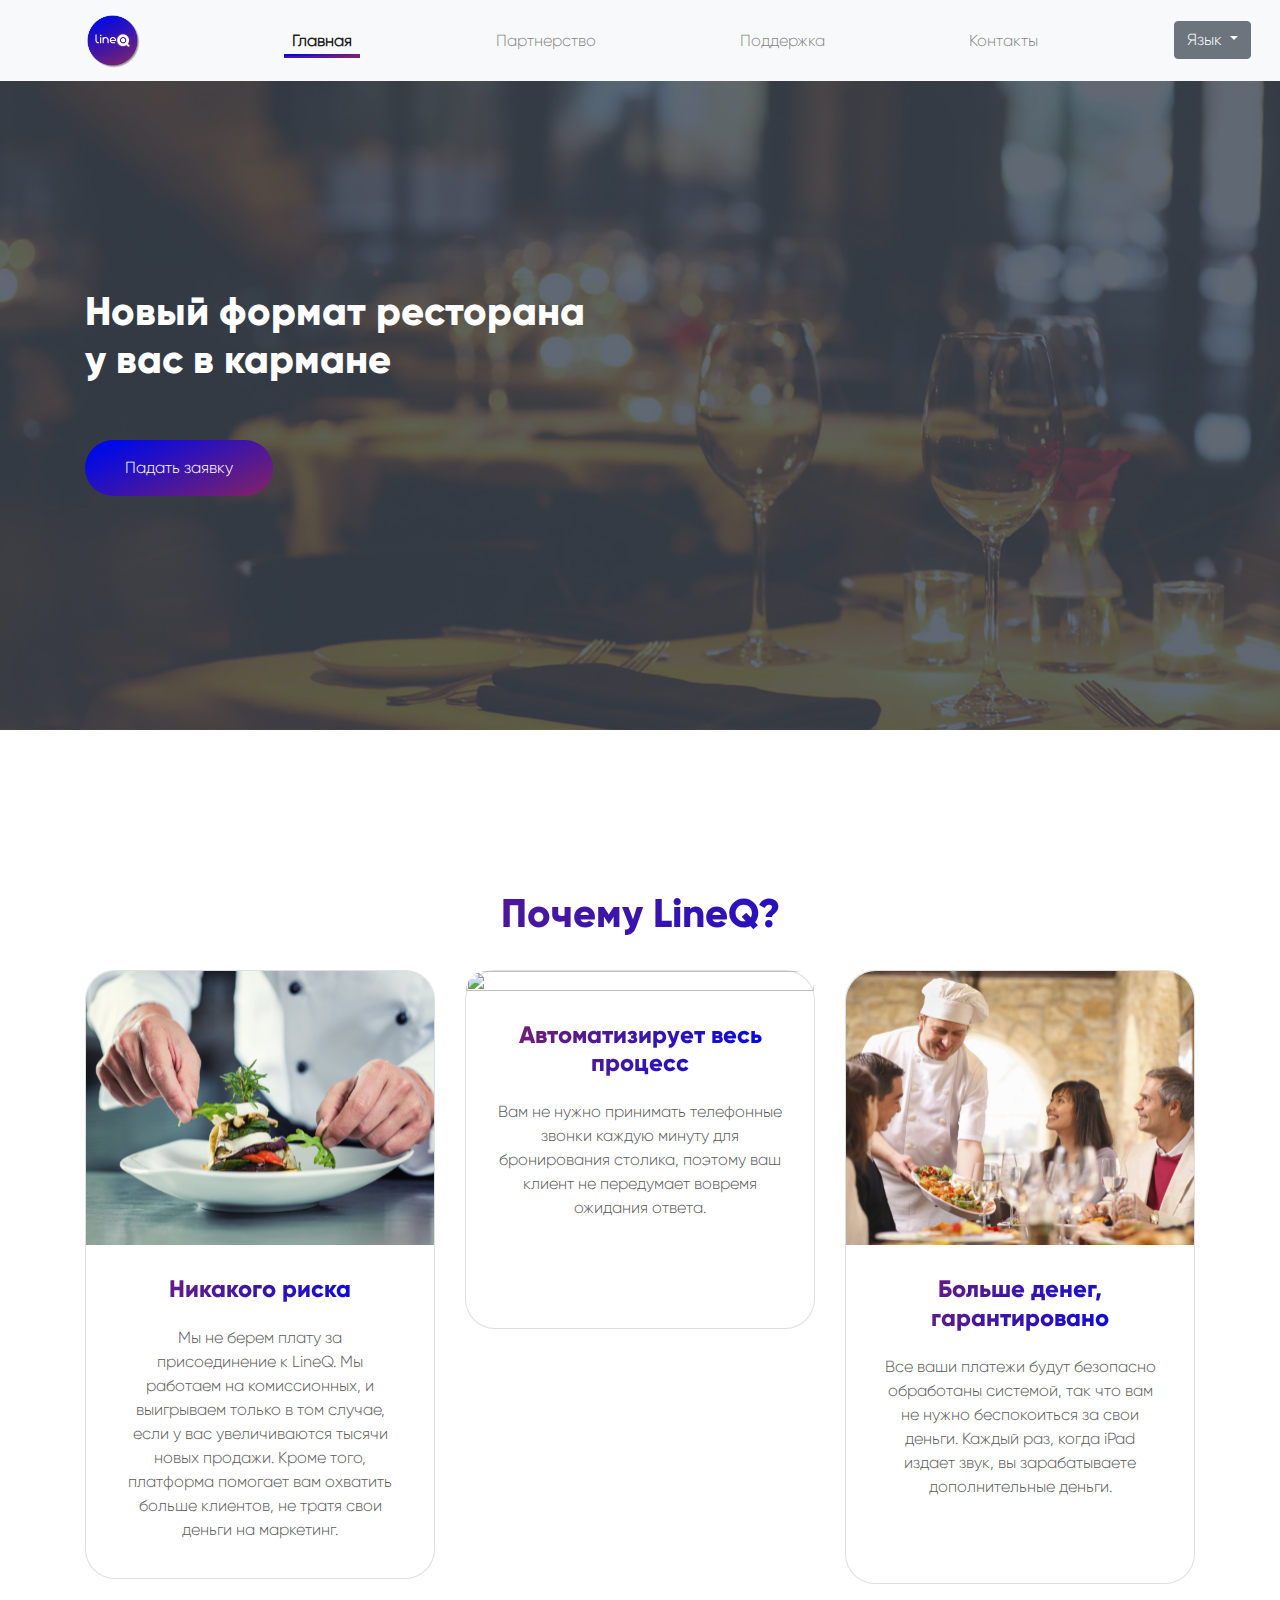
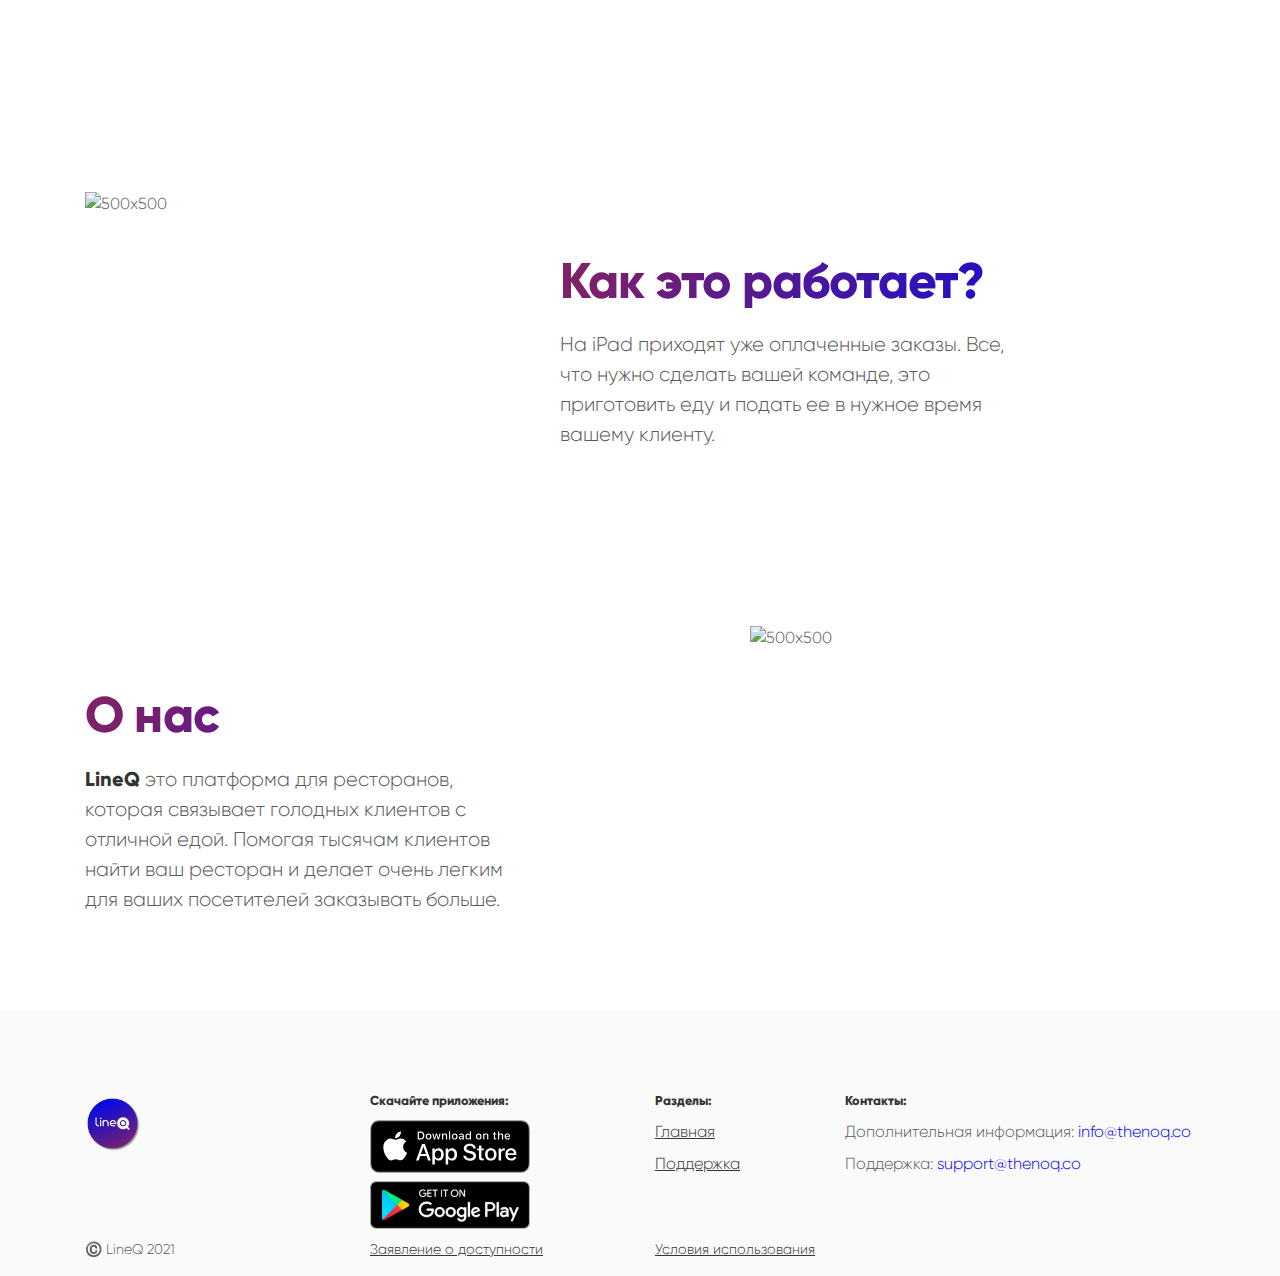
==== commit aeace4c9: "Comment" ====
--- a/ru/index.html
+++ b/ru/index.html
@@ -4,7 +4,7 @@
     <meta name="description" content="">
     <meta name="author" content="">
 	<meta name="yandex-verification" content="f6a16a0485a1ed1c" />
-    <link rel="icon" href="../img/icon.ico">
+    <link rel="icon" href="../img/logo.png">
 
     <title>The LineQ | Главная</title>
 
@@ -86,7 +86,7 @@
             </div><!-- /.col-lg-4 -->
             <div class="col-lg-4">
                 <div class="card mb-4 box-shadow noq-card">
-                    <img class="card-img-top" style="width: 100%; display: block;" src="../img/card-2.svg" data-holder-rendered="true">
+                    <img class="card-img-top" style="width: 100%; display: block;" src="../img/Rectangle 88.png" data-holder-rendered="true">
                     <div class="card-body">
                         <h4 class="card-title">Автоматизирует весь процесс</h4>
                         <p class="card-text">Вам не нужно принимать телефонные звонки каждую минуту для бронирования столика, поэтому ваш клиент не передумает вовремя ожидания ответа.
@@ -120,7 +120,7 @@
 
         <div class="row instruction">
             <div class="col-md-5">
-                <img class="featurette-image img-fluid" data-src="img/ipad.png" alt="500x500" src="../img/ipad.png" data-holder-rendered="true">
+                <img class="featurette-image img-fluid" data-src="../img/ipad.png" alt="500x500" src="../img/Color Correction 1 (4).png" data-holder-rendered="true">
             </div>
             <div class="col-md-7">
                 <h2 class="featurette-heading pb-3 block-title">Как это работает?</h2>
@@ -139,7 +139,7 @@
                 </p>
             </div>
             <div class="col-md-5">
-                <img class="featurette-image img-fluid" data-src="img/iphone.png" alt="500x500" src="../img/iphone.png" data-holder-rendered="true">
+                <img class="featurette-image img-fluid" data-src="img/iphone.png" alt="500x500" src="../img/Gravity Scene iPhone 12 Mockup 1 (2).png" data-holder-rendered="true">
             </div>
         </div>
 
@@ -190,16 +190,9 @@
                         <div id="small-img" class="col-xs-12 col-sm-12 col-md-12 col-lg-12 center">
                             <ul class="social-network-list">
                                 <li class="list-item">
-                                    <svg xmlns="http://www.w3.org/2000/svg" width="38" height="38" viewBox="0 0 38 38" fill="none">
-                                        <rect x="0.5" y="0.5" width="37" height="37" rx="4.5" stroke="#FE721C"/>
-                                        <path fill-rule="evenodd" clip-rule="evenodd" d="M29 19.061C29 13.505 24.523 9 19 9C13.477 9 9 13.505 9 19.061C9 24.083 12.657 28.245 17.438 29V21.97H14.898V19.06H17.438V16.845C17.438 14.323 18.93 12.93 21.215 12.93C22.309 12.93 23.453 13.127 23.453 13.127V15.603H22.193C20.95 15.603 20.563 16.378 20.563 17.173V19.061H23.336L22.893 21.969H20.563V29C25.343 28.245 29 24.083 29 19.061Z" fill="#FE721C"/>
-                                    </svg>
-                                </li>
+                                    <img src="../img/Frame (1).png" alt="">
                                 <li class="list-item">
-                                    <svg xmlns="http://www.w3.org/2000/svg" width="38" height="38" viewBox="0 0 38 38" fill="none">
-                                        <rect x="0.5" y="0.5" width="37" height="37" rx="4.5" stroke="#FE721C"/>
-                                        <path d="M24.338 12.462C24.0197 12.462 23.7145 12.5884 23.4895 12.8135C23.2644 13.0385 23.138 13.3437 23.138 13.662C23.138 13.9803 23.2644 14.2855 23.4895 14.5105C23.7145 14.7356 24.0197 14.862 24.338 14.862C24.6563 14.862 24.9615 14.7356 25.1865 14.5105C25.4116 14.2855 25.538 13.9803 25.538 13.662C25.538 13.3437 25.4116 13.0385 25.1865 12.8135C24.9615 12.5884 24.6563 12.462 24.338 12.462ZM19 22.333C18.5575 22.3407 18.1179 22.2601 17.7069 22.0961C17.2959 21.9321 16.9216 21.6878 16.606 21.3776C16.2904 21.0674 16.0397 20.6974 15.8685 20.2893C15.6974 19.8812 15.6093 19.4431 15.6093 19.0005C15.6093 18.5579 15.6974 18.1198 15.8685 17.7117C16.0397 17.3036 16.2904 16.9336 16.606 16.6234C16.9216 16.3132 17.2959 16.0689 17.7069 15.9049C18.1179 15.7409 18.5575 15.6603 19 15.668C19.8738 15.6831 20.7068 16.0409 21.3194 16.6642C21.932 17.2875 22.2753 18.1265 22.2753 19.0005C22.2753 19.8745 21.932 20.7135 21.3194 21.3368C20.7068 21.9601 19.8738 22.3179 19 22.333ZM19 13.865C17.6381 13.865 16.332 14.406 15.369 15.369C14.406 16.332 13.865 17.6381 13.865 19C13.865 20.3619 14.406 21.668 15.369 22.631C16.332 23.594 17.6381 24.135 19 24.135C20.3619 24.135 21.668 23.594 22.631 22.631C23.594 21.668 24.135 20.3619 24.135 19C24.135 17.6381 23.594 16.332 22.631 15.369C21.668 14.406 20.3619 13.865 19 13.865ZM19 9C16.284 9 15.943 9.012 14.877 9.061C13.813 9.108 13.086 9.277 12.449 9.525C11.7817 9.77564 11.1775 10.1696 10.679 10.679C10.1696 11.1775 9.77564 11.7817 9.525 12.449C9.277 13.086 9.109 13.813 9.061 14.877C9.012 15.943 9 16.284 9 19C9 21.716 9.012 22.057 9.061 23.123C9.109 24.188 9.277 24.914 9.525 25.551C9.77564 26.2183 10.1696 26.8225 10.679 27.321C11.1775 27.8304 11.7817 28.2244 12.449 28.475C13.086 28.723 13.813 28.892 14.877 28.94C15.943 28.988 16.284 29 19 29C21.716 29 22.057 28.988 23.123 28.94C24.188 28.892 24.914 28.723 25.551 28.475C26.2183 28.2244 26.8225 27.8304 27.321 27.321C27.8304 26.8225 28.2244 26.2183 28.475 25.551C28.723 24.914 28.892 24.188 28.94 23.123C28.988 22.057 29 21.716 29 19C29 16.284 28.988 15.943 28.94 14.877C28.892 13.813 28.723 13.086 28.475 12.449C28.2244 11.7817 27.8304 11.1775 27.321 10.679C26.8225 10.1696 26.2183 9.77564 25.551 9.525C24.914 9.277 24.188 9.108 23.123 9.061C22.057 9.012 21.716 9 19 9ZM19 10.802C21.67 10.802 21.986 10.812 23.041 10.86C24.016 10.904 24.545 11.067 24.898 11.204C25.364 11.386 25.697 11.603 26.048 11.952C26.398 12.303 26.614 12.636 26.796 13.103C26.933 13.455 27.096 13.984 27.14 14.959C27.189 16.014 27.198 16.33 27.198 19C27.198 21.67 27.189 21.986 27.14 23.041C27.096 24.016 26.933 24.545 26.796 24.898C26.6351 25.3321 26.3796 25.7249 26.048 26.048C25.7249 26.3796 25.3321 26.6351 24.898 26.796C24.545 26.933 24.016 27.096 23.041 27.14C21.986 27.189 21.67 27.198 19 27.198C16.33 27.198 16.014 27.189 14.959 27.14C13.984 27.096 13.455 26.933 13.103 26.796C12.6685 26.6353 12.2753 26.3798 11.952 26.048C11.6208 25.7246 11.3653 25.3319 11.204 24.898C11.067 24.545 10.904 24.016 10.86 23.041C10.812 21.986 10.802 21.67 10.802 19C10.802 16.33 10.812 16.014 10.86 14.959C10.904 13.984 11.067 13.455 11.204 13.103C11.386 12.636 11.603 12.303 11.952 11.952C12.2756 11.6205 12.6687 11.3651 13.103 11.204C13.455 11.067 13.984 10.904 14.959 10.86C16.014 10.812 16.33 10.802 19 10.802Z" fill="#FE721C"/>
-                                    </svg>
+                                    <img src="../img/Frame.png" alt="">
                                 </li>
                             </ul>
                         </div>
--- a/css/carousel.css
+++ b/css/carousel.css
@@ -93,7 +93,7 @@
   padding-bottom: 15rem;
 }
 .support-block{
-  background-image: url("../img/support-bg.jpg");
+  background-image: url("../img/Frame 53.png");
   height: 100%;
   background-position: center;
   background-repeat: no-repeat;
